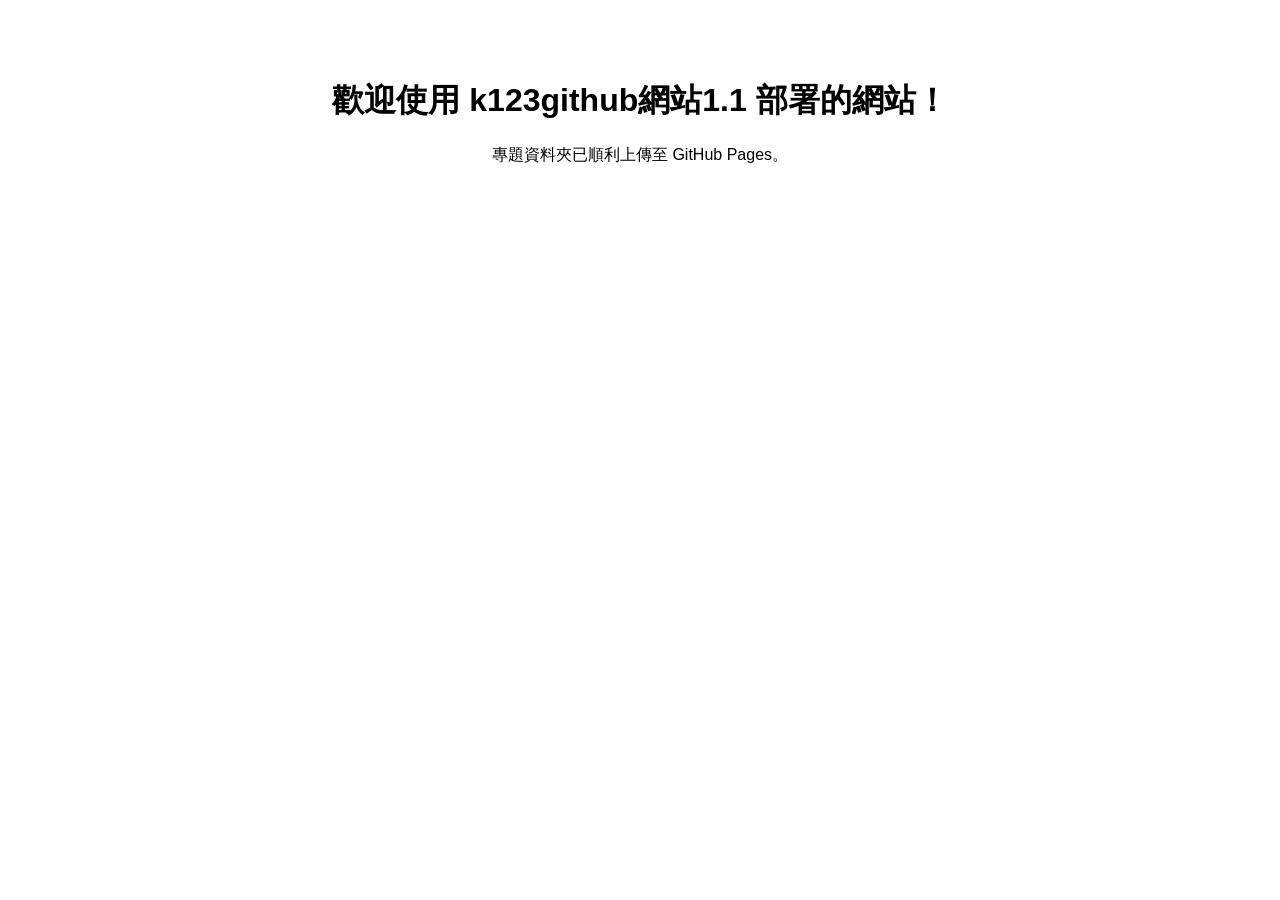
==== index.html @ 5c2eea9c "DiffDeploy via k123github網站1.1 - index.html" ====
<!DOCTYPE html>
<html lang='zh-TW'>
<head><meta charset='UTF-8'><title>k123github網站1.1</title></head>
<body style='font-family:sans-serif; text-align:center; padding:50px;'>
<h1>歡迎使用 k123github網站1.1 部署的網站！</h1>
<p>專題資料夾已順利上傳至 GitHub Pages。</p>
</body></html>
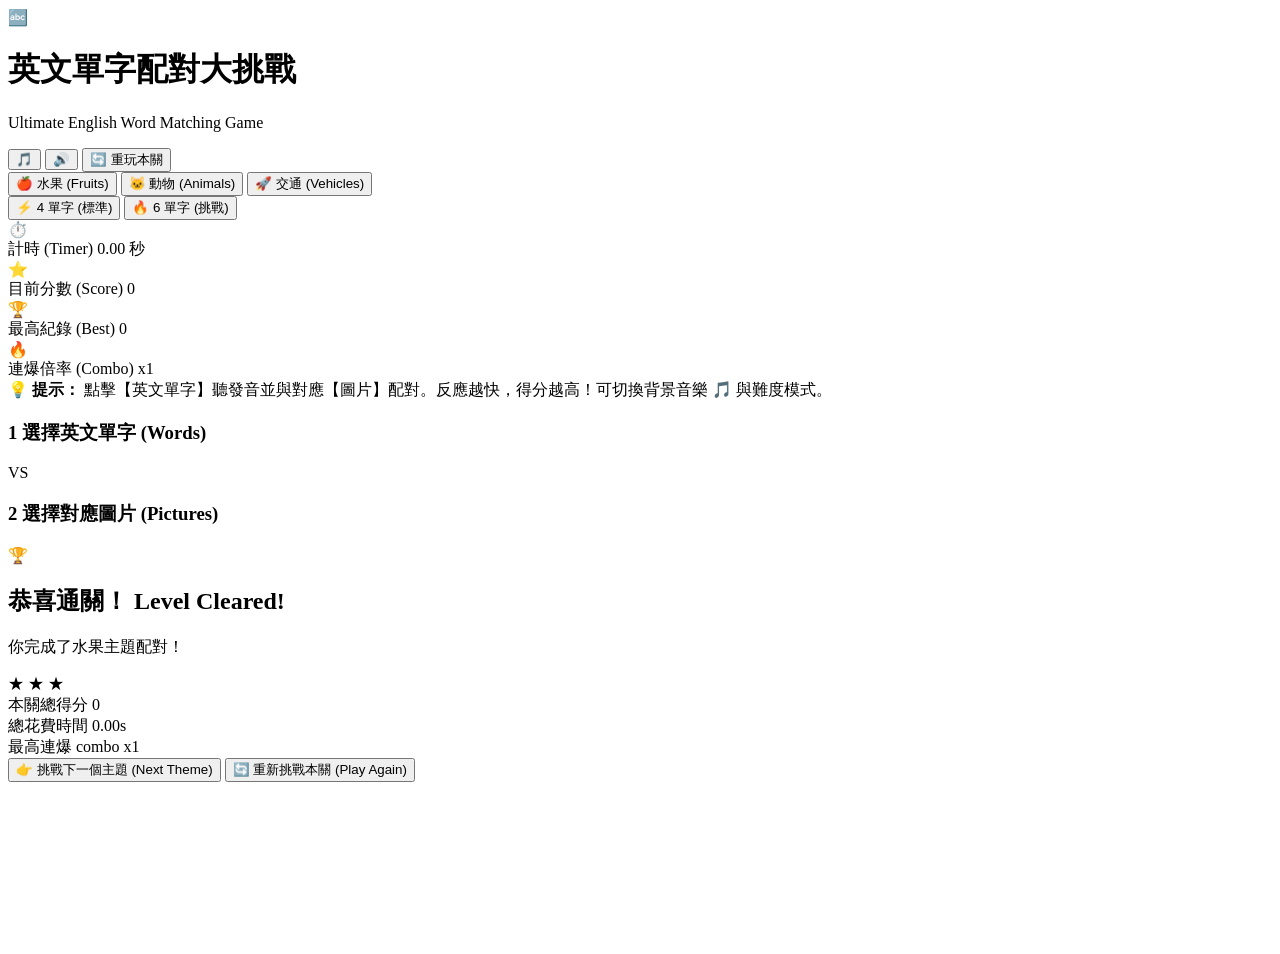
==== commit 701d4c63: "DiffDeploy via k123github網站1.1 - index.html" ====
--- a/index.html
+++ b/index.html
@@ -1,7 +1,171 @@
-<!DOCTYPE html>
-<html lang='zh-TW'>
-<head><meta charset='UTF-8'><title>k123github網站1.1</title></head>
-<body style='font-family:sans-serif; text-align:center; padding:50px;'>
-<h1>歡迎使用 k123github網站1.1 部署的網站！</h1>
-<p>專題資料夾已順利上傳至 GitHub Pages。</p>
-</body></html>
+<!DOCTYPE html>
+<html lang="zh-TW">
+<head>
+    <meta charset="UTF-8">
+    <meta name="viewport" content="width=device-width, initial-scale=1.0">
+    <title>英文單字配對大挑戰 | Ultimate English Word Match</title>
+    <link rel="preconnect" href="https://fonts.googleapis.com">
+    <link rel="preconnect" href="https://fonts.gstatic.com" crossorigin>
+    <link href="https://fonts.googleapis.com/css2?family=Outfit:wght@400;600;700;800&family=Noto+Sans+TC:wght@500;700;900&display=swap" rel="stylesheet">
+    <link rel="stylesheet" href="styles.css">
+</head>
+<body>
+    <div class="app-container">
+        <!-- Dynamic Background Glow Shapes -->
+        <div class="bg-glow glow-1"></div>
+        <div class="bg-glow glow-2"></div>
+        <div class="bg-glow glow-3"></div>
+
+        <!-- Header Bar -->
+        <header class="game-header">
+            <div class="brand">
+                <span class="game-icon">🔤</span>
+                <div>
+                    <h1>英文單字配對大挑戰</h1>
+                    <p class="subtitle">Ultimate English Word Matching Game</p>
+                </div>
+            </div>
+            
+            <div class="controls-panel">
+                <button id="bgm-toggle" class="icon-btn" title="背景音樂">
+                    <span id="bgm-icon">🎵</span>
+                </button>
+                <button id="audio-toggle" class="icon-btn" title="音效">
+                    <span id="audio-icon">🔊</span>
+                </button>
+                <button id="restart-btn" class="btn btn-primary">
+                    <span class="btn-icon">🔄</span> 重玩本關
+                </button>
+            </div>
+        </header>
+
+        <!-- Category & Difficulty Bar -->
+        <div class="setting-bar">
+            <!-- Category Theme Tabs -->
+            <nav class="category-nav">
+                <button class="category-tab active" data-category="fruits">
+                    <span class="tab-icon">🍎</span> 水果 (Fruits)
+                </button>
+                <button class="category-tab" data-category="animals">
+                    <span class="tab-icon">🐱</span> 動物 (Animals)
+                </button>
+                <button class="category-tab" data-category="vehicles">
+                    <span class="tab-icon">🚀</span> 交通 (Vehicles)
+                </button>
+            </nav>
+
+            <!-- Difficulty Pills -->
+            <div class="difficulty-nav">
+                <button class="diff-tab active" data-count="4">⚡ 4 單字 (標準)</button>
+                <button class="diff-tab" data-count="6">🔥 6 單字 (挑戰)</button>
+            </div>
+        </div>
+
+        <!-- Stats Bar -->
+        <section class="stats-bar">
+            <div class="stat-card">
+                <div class="stat-icon">⏱️</div>
+                <div class="stat-info">
+                    <span class="stat-label">計時 (Timer)</span>
+                    <span id="timer-display" class="stat-value">0.00 秒</span>
+                </div>
+            </div>
+
+            <div class="stat-card highlight">
+                <div class="stat-icon">⭐</div>
+                <div class="stat-info">
+                    <span class="stat-label">目前分數 (Score)</span>
+                    <span id="score-display" class="stat-value">0</span>
+                </div>
+            </div>
+
+            <div class="stat-card">
+                <div class="stat-icon">🏆</div>
+                <div class="stat-info">
+                    <span class="stat-label">最高紀錄 (Best)</span>
+                    <span id="best-score-display" class="stat-value">0</span>
+                </div>
+            </div>
+
+            <div class="stat-card">
+                <div class="stat-icon">🔥</div>
+                <div class="stat-info">
+                    <span class="stat-label">連爆倍率 (Combo)</span>
+                    <span id="combo-display" class="stat-value">x1</span>
+                </div>
+            </div>
+        </section>
+
+        <!-- Game Tip Banner -->
+        <div class="game-tip">
+            💡 <strong>提示：</strong> 點擊【英文單字】聽發音並與對應【圖片】配對。反應越快，得分越高！可切換背景音樂 🎵 與難度模式。
+        </div>
+
+        <!-- Main Game Board -->
+        <main class="game-board-container">
+            <div class="board-column">
+                <h3 class="column-title"><span class="title-badge">1</span> 選擇英文單字 (Words)</h3>
+                <div id="words-grid" class="cards-grid"></div>
+            </div>
+
+            <div class="column-divider">
+                <div class="vs-badge">VS</div>
+            </div>
+
+            <div class="board-column">
+                <h3 class="column-title"><span class="title-badge">2</span> 選擇對應圖片 (Pictures)</h3>
+                <div id="images-grid" class="cards-grid"></div>
+            </div>
+        </main>
+    </div>
+
+    <!-- Victory Modal -->
+    <div id="victory-modal" class="modal-backdrop hidden">
+        <div class="modal-card">
+            <div class="modal-banner">
+                <span class="trophy-emoji">🏆</span>
+                <h2>恭喜通關！ Level Cleared!</h2>
+                <p id="victory-category-name">你完成了水果主題配對！</p>
+            </div>
+
+            <div class="star-rating" id="star-rating">
+                <span class="star active">★</span>
+                <span class="star active">★</span>
+                <span class="star active">★</span>
+            </div>
+
+            <div class="result-stats">
+                <div class="result-item">
+                    <span class="result-label">本關總得分</span>
+                    <span id="final-score" class="result-value">0</span>
+                </div>
+                <div class="result-item">
+                    <span class="result-label">總花費時間</span>
+                    <span id="final-time" class="result-value">0.00s</span>
+                </div>
+                <div class="result-item">
+                    <span class="result-label">最高連爆 combo</span>
+                    <span id="final-combo" class="result-value">x1</span>
+                </div>
+            </div>
+
+            <div class="modal-actions">
+                <button id="next-theme-btn" class="btn btn-accent btn-large" style="margin-bottom: 10px;">
+                    <span>👉</span> 挑戰下一個主題 (Next Theme)
+                </button>
+                <button id="modal-restart-btn" class="btn btn-primary btn-large">
+                    <span>🔄</span> 重新挑戰本關 (Play Again)
+                </button>
+            </div>
+        </div>
+    </div>
+
+    <!-- Floating Toast Notifications Layer -->
+    <div id="toast-container" class="toast-container"></div>
+
+    <!-- Canvas for Confetti -->
+    <canvas id="confetti-canvas"></canvas>
+
+    <script src="script.js"></script>
+</body>
+</html>
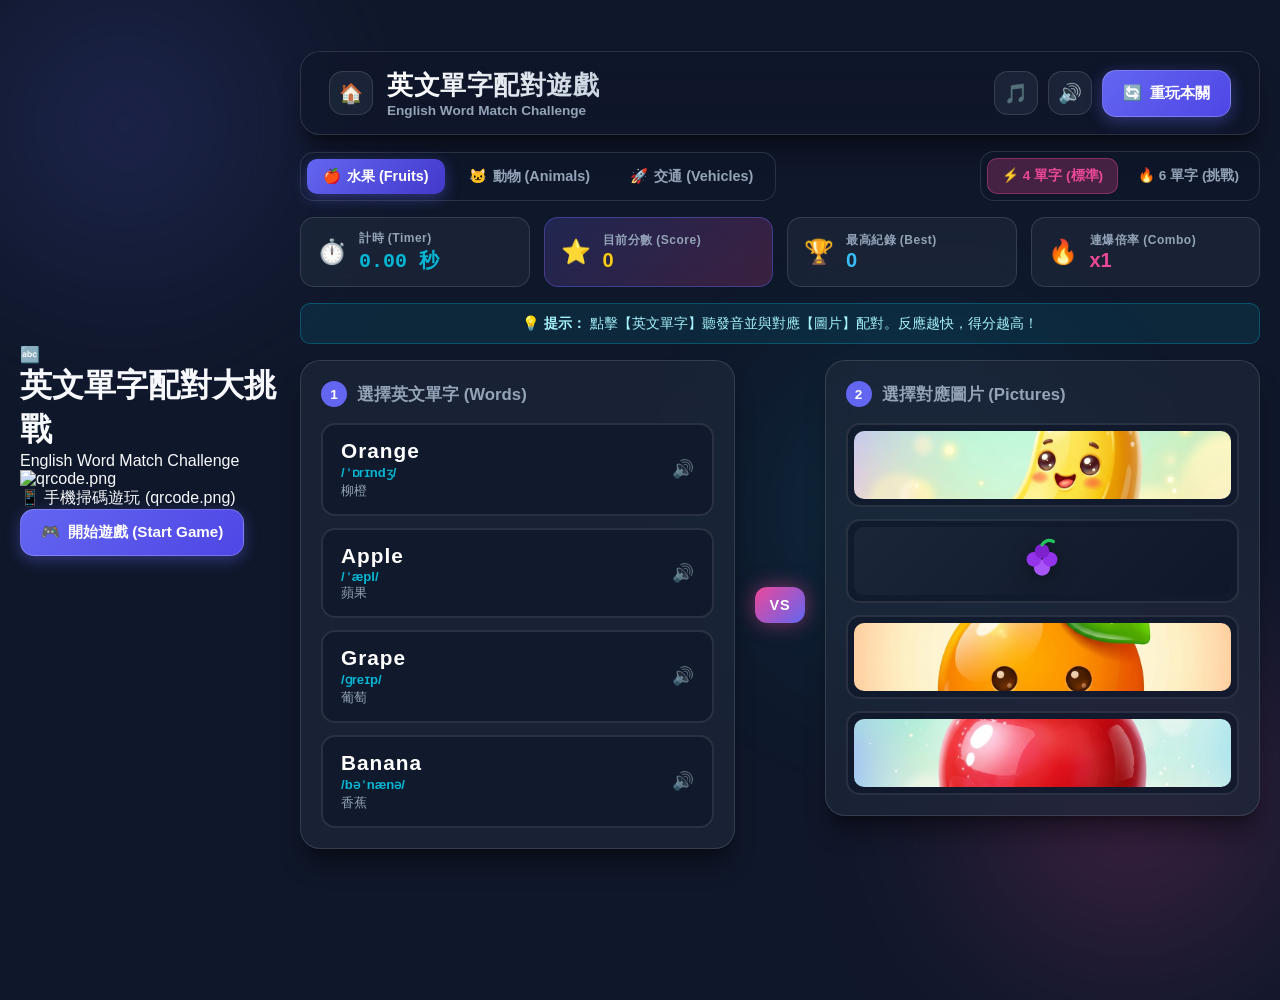
==== commit 47cae512: "DiffDeploy via k123github網站1.1 - index.html" ====
--- a/index.html
+++ b/index.html
@@ -10,19 +10,41 @@
     <link rel="stylesheet" href="styles.css">
 </head>
 <body>
-    <div class="app-container">
-        <!-- Dynamic Background Glow Shapes -->
-        <div class="bg-glow glow-1"></div>
-        <div class="bg-glow glow-2"></div>
-        <div class="bg-glow glow-3"></div>
+    <!-- Dynamic Background Glow Shapes -->
+    <div class="bg-glow glow-1"></div>
+    <div class="bg-glow glow-2"></div>
+    <div class="bg-glow glow-3"></div>
 
+    <!-- 1. LANDING HOMEPAGE (首頁：展示 qrcode.png，點按按鈕才進入遊戲) -->
+    <main id="landing-page" class="landing-container">
+        <div class="landing-card">
+            <div class="game-icon-large">🔤</div>
+            <h1 class="landing-title">英文單字配對大挑戰</h1>
+            <p class="landing-subtitle">English Word Match Challenge</p>
+            
+            <!-- qrcode.png 直接引用使用者目錄檔案 -->
+            <div class="landing-qr-wrapper" id="landing-qr-btn" title="點擊也可進入遊戲">
+                <img src="qrcode.png" alt="qrcode.png" class="landing-qr-img" />
+                <p class="qr-caption">📱 手機掃碼遊玩 (qrcode.png)</p>
+            </div>
+
+            <button id="start-game-btn" class="btn btn-primary btn-start">
+                <span>🎮</span> 開始遊戲 (Start Game)
+            </button>
+        </div>
+    </main>
+
+    <!-- 2. GAME BOARD PAGE (遊戲主要頁面：預設隱藏，點擊開始遊戲才顯示) -->
+    <div id="game-page" class="app-container hidden">
         <!-- Header Bar -->
         <header class="game-header">
             <div class="brand">
-                <span class="game-icon">🔤</span>
+                <button id="home-btn" class="icon-btn" title="返回首頁">
+                    <span>🏠</span>
+                </button>
                 <div>
-                    <h1>英文單字配對大挑戰</h1>
-                    <p class="subtitle">Ultimate English Word Matching Game</p>
+                    <h1>英文單字配對遊戲</h1>
+                    <p class="subtitle">English Word Match Challenge</p>
                 </div>
             </div>
             
@@ -39,7 +61,7 @@
             </div>
         </header>
 
-        <!-- Category & Difficulty Bar -->
+        <!-- Setting Bar (Categories + Difficulty) -->
         <div class="setting-bar">
             <!-- Category Theme Tabs -->
             <nav class="category-nav">
@@ -98,7 +120,7 @@
 
         <!-- Game Tip Banner -->
         <div class="game-tip">
-            💡 <strong>提示：</strong> 點擊【英文單字】聽發音並與對應【圖片】配對。反應越快，得分越高！可切換背景音樂 🎵 與難度模式。
+            💡 <strong>提示：</strong> 點擊【英文單字】聽發音並與對應【圖片】配對。反應越快，得分越高！
         </div>
 
         <!-- Main Game Board -->
--- a/styles.css
+++ b/styles.css
@@ -0,0 +1,770 @@
+:root {
+    --bg-dark: #0f172a;
+    --bg-card: rgba(30, 41, 59, 0.7);
+    --bg-card-hover: rgba(51, 65, 85, 0.8);
+    --border-card: rgba(255, 255, 255, 0.12);
+    
+    --primary: #6366f1;
+    --primary-glow: rgba(99, 102, 241, 0.4);
+    --accent-cyan: #06b6d4;
+    --accent-pink: #ec4899;
+    --accent-amber: #f59e0b;
+    --accent-green: #10b981;
+    
+    --text-primary: #f8fafc;
+    --text-secondary: #94a3b8;
+    --text-muted: #64748b;
+
+    --shadow-lg: 0 20px 25px -5px rgba(0, 0, 0, 0.4), 0 8px 10px -6px rgba(0, 0, 0, 0.3);
+    --radius-lg: 20px;
+    --radius-md: 14px;
+    --radius-sm: 10px;
+    
+    --font-main: 'Outfit', 'Noto Sans TC', sans-serif;
+}
+
+* {
+    box-sizing: border-box;
+    margin: 0;
+    padding: 0;
+    user-select: none;
+}
+
+body {
+    background-color: var(--bg-dark);
+    color: var(--text-primary);
+    font-family: var(--font-main);
+    min-height: 100vh;
+    display: flex;
+    justify-content: center;
+    align-items: center;
+    padding: 20px;
+    overflow-x: hidden;
+    position: relative;
+}
+
+/* Background Animated Glowing Orbs */
+.bg-glow {
+    position: absolute;
+    border-radius: 50%;
+    filter: blur(100px);
+    z-index: 0;
+    pointer-events: none;
+    opacity: 0.4;
+    animation: floatOrb 12s infinite alternate ease-in-out;
+}
+
+.glow-1 {
+    width: 350px;
+    height: 350px;
+    background: radial-gradient(circle, #6366f1 0%, transparent 70%);
+    top: -50px;
+    left: -50px;
+}
+
+.glow-2 {
+    width: 400px;
+    height: 400px;
+    background: radial-gradient(circle, #ec4899 0%, transparent 70%);
+    bottom: -100px;
+    right: -50px;
+    animation-delay: -6s;
+}
+
+.glow-3 {
+    width: 300px;
+    height: 300px;
+    background: radial-gradient(circle, #06b6d4 0%, transparent 70%);
+    top: 40%;
+    left: 60%;
+    animation-delay: -3s;
+}
+
+@keyframes floatOrb {
+    0% { transform: translate(0, 0) scale(1); }
+    100% { transform: translate(40px, 50px) scale(1.15); }
+}
+
+/* Main Container */
+.app-container {
+    position: relative;
+    z-index: 1;
+    width: 100%;
+    max-width: 960px;
+    display: flex;
+    flex-direction: column;
+    gap: 16px;
+}
+
+/* Header styling */
+.game-header {
+    display: flex;
+    justify-content: space-between;
+    align-items: center;
+    background: rgba(15, 23, 42, 0.6);
+    backdrop-filter: blur(16px);
+    border: 1px solid var(--border-card);
+    padding: 16px 28px;
+    border-radius: var(--radius-lg);
+    box-shadow: var(--shadow-lg);
+}
+
+.brand {
+    display: flex;
+    align-items: center;
+    gap: 14px;
+}
+
+.game-icon {
+    font-size: 2.2rem;
+    background: linear-gradient(135deg, #6366f1, #ec4899);
+    border-radius: 14px;
+    padding: 8px 12px;
+    box-shadow: 0 4px 15px rgba(236, 72, 153, 0.4);
+}
+
+.brand h1 {
+    font-size: 1.6rem;
+    font-weight: 800;
+    letter-spacing: 0.5px;
+    background: linear-gradient(to right, #ffffff, #cbd5e1);
+    -webkit-background-clip: text;
+    -webkit-text-fill-color: transparent;
+}
+
+.subtitle {
+    font-size: 0.85rem;
+    color: var(--text-secondary);
+    font-weight: 600;
+}
+
+/* Setting Bar (Categories + Difficulty) */
+.setting-bar {
+    display: flex;
+    justify-content: space-between;
+    align-items: center;
+    gap: 14px;
+    flex-wrap: wrap;
+}
+
+/* Category Tabs Bar */
+.category-nav {
+    display: flex;
+    gap: 8px;
+    background: rgba(15, 23, 42, 0.5);
+    backdrop-filter: blur(12px);
+    border: 1px solid var(--border-card);
+    padding: 6px;
+    border-radius: var(--radius-md);
+}
+
+.category-tab {
+    background: transparent;
+    border: none;
+    color: var(--text-secondary);
+    font-family: var(--font-main);
+    font-size: 0.9rem;
+    font-weight: 700;
+    padding: 8px 16px;
+    border-radius: var(--radius-sm);
+    cursor: pointer;
+    transition: all 0.25s ease;
+    display: flex;
+    align-items: center;
+    gap: 6px;
+}
+
+.category-tab:hover:not(.active) {
+    color: var(--text-primary);
+    background: rgba(255, 255, 255, 0.05);
+}
+
+.category-tab.active {
+    background: linear-gradient(135deg, var(--primary), #4338ca);
+    color: white;
+    box-shadow: 0 4px 15px var(--primary-glow);
+}
+
+/* Difficulty Navigation */
+.difficulty-nav {
+    display: flex;
+    gap: 6px;
+    background: rgba(15, 23, 42, 0.5);
+    backdrop-filter: blur(12px);
+    border: 1px solid var(--border-card);
+    padding: 6px;
+    border-radius: var(--radius-md);
+}
+
+.diff-tab {
+    background: transparent;
+    border: none;
+    color: var(--text-secondary);
+    font-family: var(--font-main);
+    font-size: 0.85rem;
+    font-weight: 700;
+    padding: 8px 14px;
+    border-radius: var(--radius-sm);
+    cursor: pointer;
+    transition: all 0.25s ease;
+}
+
+.diff-tab:hover:not(.active) {
+    color: var(--text-primary);
+}
+
+.diff-tab.active {
+    background: rgba(236, 72, 153, 0.25);
+    color: var(--accent-pink);
+    border: 1px solid rgba(236, 72, 153, 0.4);
+}
+
+/* Buttons */
+.controls-panel {
+    display: flex;
+    gap: 10px;
+    align-items: center;
+}
+
+.btn {
+    font-family: var(--font-main);
+    font-weight: 700;
+    font-size: 0.95rem;
+    border: none;
+    outline: none;
+    cursor: pointer;
+    padding: 12px 20px;
+    border-radius: var(--radius-md);
+    transition: all 0.25s cubic-bezier(0.4, 0, 0.2, 1);
+    display: inline-flex;
+    align-items: center;
+    gap: 8px;
+}
+
+.btn-primary {
+    background: linear-gradient(135deg, #6366f1, #4f46e5);
+    color: #fff;
+    box-shadow: 0 4px 15px var(--primary-glow);
+    border: 1px solid rgba(255, 255, 255, 0.2);
+}
+
+.btn-primary:hover {
+    transform: translateY(-2px);
+    box-shadow: 0 8px 25px rgba(99, 102, 241, 0.6);
+    background: linear-gradient(135deg, #4f46e5, #4338ca);
+}
+
+.btn-accent {
+    background: linear-gradient(135deg, var(--accent-pink), #c026d3);
+    color: #fff;
+    box-shadow: 0 4px 15px rgba(236, 72, 153, 0.4);
+    border: 1px solid rgba(255, 255, 255, 0.2);
+}
+
+.btn-accent:hover {
+    transform: translateY(-2px);
+    box-shadow: 0 8px 25px rgba(236, 72, 153, 0.6);
+}
+
+.icon-btn {
+    background: rgba(30, 41, 59, 0.8);
+    border: 1px solid var(--border-card);
+    color: var(--text-primary);
+    font-size: 1.2rem;
+    width: 44px;
+    height: 44px;
+    border-radius: var(--radius-md);
+    cursor: pointer;
+    display: flex;
+    align-items: center;
+    justify-content: center;
+    transition: all 0.2s ease;
+}
+
+.icon-btn:hover {
+    background: rgba(51, 65, 85, 0.9);
+    border-color: rgba(255, 255, 255, 0.25);
+    transform: scale(1.05);
+}
+
+.icon-btn.active {
+    border-color: var(--accent-cyan);
+    box-shadow: 0 0 15px rgba(6, 182, 212, 0.5);
+    background: rgba(6, 182, 212, 0.2);
+}
+
+/* Stats Bar */
+.stats-bar {
+    display: grid;
+    grid-template-columns: repeat(4, 1fr);
+    gap: 14px;
+}
+
+.stat-card {
+    background: var(--bg-card);
+    backdrop-filter: blur(12px);
+    border: 1px solid var(--border-card);
+    padding: 12px 16px;
+    border-radius: var(--radius-md);
+    display: flex;
+    align-items: center;
+    gap: 12px;
+    transition: transform 0.2s ease;
+}
+
+.stat-card:hover {
+    transform: translateY(-2px);
+}
+
+.stat-card.highlight {
+    background: linear-gradient(135deg, rgba(99, 102, 241, 0.2), rgba(236, 72, 153, 0.2));
+    border-color: rgba(99, 102, 241, 0.4);
+}
+
+.stat-icon {
+    font-size: 1.5rem;
+}
+
+.stat-info {
+    display: flex;
+    flex-direction: column;
+}
+
+.stat-label {
+    font-size: 0.75rem;
+    color: var(--text-secondary);
+    font-weight: 600;
+    letter-spacing: 0.5px;
+}
+
+.stat-value {
+    font-size: 1.25rem;
+    font-weight: 800;
+    color: var(--text-primary);
+}
+
+#timer-display {
+    color: var(--accent-cyan);
+    font-family: monospace, var(--font-main);
+}
+
+#score-display {
+    color: #facc15;
+}
+
+#best-score-display {
+    color: #38bdf8;
+}
+
+#combo-display {
+    color: var(--accent-pink);
+}
+
+/* Game Tip Banner */
+.game-tip {
+    background: rgba(6, 182, 212, 0.1);
+    border: 1px solid rgba(6, 182, 212, 0.3);
+    padding: 10px 18px;
+    border-radius: var(--radius-sm);
+    color: #a5f3fc;
+    font-size: 0.88rem;
+    text-align: center;
+}
+
+/* Main Board Layout */
+.game-board-container {
+    display: grid;
+    grid-template-columns: 1fr auto 1fr;
+    gap: 20px;
+    align-items: start;
+}
+
+.board-column {
+    background: var(--bg-card);
+    backdrop-filter: blur(16px);
+    border: 1px solid var(--border-card);
+    border-radius: var(--radius-lg);
+    padding: 20px;
+    box-shadow: var(--shadow-lg);
+}
+
+.column-title {
+    font-size: 1.05rem;
+    font-weight: 700;
+    margin-bottom: 16px;
+    color: var(--text-secondary);
+    display: flex;
+    align-items: center;
+    gap: 10px;
+}
+
+.title-badge {
+    background: var(--primary);
+    color: #fff;
+    width: 26px;
+    height: 26px;
+    border-radius: 50%;
+    display: inline-flex;
+    align-items: center;
+    justify-content: center;
+    font-size: 0.85rem;
+}
+
+.column-divider {
+    display: flex;
+    align-items: center;
+    justify-content: center;
+    height: 100%;
+}
+
+.vs-badge {
+    background: linear-gradient(135deg, var(--accent-pink), var(--primary));
+    color: white;
+    font-weight: 900;
+    font-size: 0.9rem;
+    padding: 10px 14px;
+    border-radius: 12px;
+    box-shadow: 0 0 20px rgba(236, 72, 153, 0.5);
+    letter-spacing: 1px;
+}
+
+/* Cards Grid */
+.cards-grid {
+    display: flex;
+    flex-direction: column;
+    gap: 12px;
+}
+
+/* Word Card & Image Card */
+.card {
+    background: rgba(15, 23, 42, 0.7);
+    border: 2px solid rgba(255, 255, 255, 0.1);
+    border-radius: var(--radius-md);
+    cursor: pointer;
+    transition: all 0.25s cubic-bezier(0.4, 0, 0.2, 1);
+    position: relative;
+    overflow: hidden;
+    display: flex;
+    align-items: center;
+}
+
+.card:hover:not(.matched):not(.selected) {
+    border-color: rgba(255, 255, 255, 0.35);
+    transform: translateX(4px) scale(1.02);
+    box-shadow: 0 6px 20px rgba(0, 0, 0, 0.3);
+    background: rgba(30, 41, 59, 0.9);
+}
+
+/* Selected State */
+.card.selected {
+    border-color: var(--accent-cyan);
+    box-shadow: 0 0 25px rgba(6, 182, 212, 0.6);
+    background: rgba(6, 182, 212, 0.15);
+    transform: scale(1.03);
+    animation: selectedPulse 1.2s infinite alternate ease-in-out;
+}
+
+@keyframes selectedPulse {
+    0% { border-color: #06b6d4; box-shadow: 0 0 15px rgba(6, 182, 212, 0.4); }
+    100% { border-color: #67e8f9; box-shadow: 0 0 30px rgba(6, 182, 212, 0.8); }
+}
+
+/* Matched State */
+.card.matched {
+    border-color: var(--accent-green);
+    background: rgba(16, 185, 129, 0.2);
+    box-shadow: 0 0 20px rgba(16, 185, 129, 0.4);
+    cursor: default;
+    opacity: 0.75;
+    pointer-events: none;
+    transform: scale(0.98);
+}
+
+/* Wrong Match Shake */
+.card.shake {
+    animation: shakeCard 0.4s ease-in-out;
+    border-color: #ef4444;
+    background: rgba(239, 68, 68, 0.25);
+    box-shadow: 0 0 25px rgba(239, 68, 68, 0.6);
+}
+
+@keyframes shakeCard {
+    0%, 100% { transform: translateX(0); }
+    20%, 60% { transform: translateX(-8px); }
+    40%, 80% { transform: translateX(8px); }
+}
+
+/* Word Card Inner Layout */
+.word-card {
+    padding: 14px 18px;
+    justify-content: space-between;
+}
+
+.word-content {
+    display: flex;
+    flex-direction: column;
+}
+
+.english-word {
+    font-size: 1.3rem;
+    font-weight: 800;
+    letter-spacing: 1px;
+    color: #ffffff;
+}
+
+.phonetic {
+    font-size: 0.82rem;
+    color: var(--accent-cyan);
+    font-weight: 600;
+    margin-top: 1px;
+}
+
+.chinese-hint {
+    font-size: 0.82rem;
+    color: var(--text-secondary);
+    font-weight: 500;
+}
+
+.card-speaker-icon {
+    font-size: 1.1rem;
+    opacity: 0.6;
+    transition: opacity 0.2s ease;
+}
+
+.word-card:hover .card-speaker-icon {
+    opacity: 1;
+}
+
+/* Image Card Inner Layout */
+.image-card {
+    padding: 6px;
+    justify-content: center;
+    height: 84px;
+}
+
+.image-card img {
+    width: 100%;
+    height: 100%;
+    object-fit: cover;
+    border-radius: var(--radius-sm);
+    transition: transform 0.3s ease;
+}
+
+.image-card:hover img {
+    transform: scale(1.05);
+}
+
+/* SVG Vector Card styling */
+.svg-art-container {
+    width: 100%;
+    height: 100%;
+    display: flex;
+    align-items: center;
+    justify-content: center;
+    background: linear-gradient(135deg, rgba(30, 41, 59, 0.8), rgba(15, 23, 42, 0.9));
+    border-radius: var(--radius-sm);
+}
+
+.svg-art-container svg {
+    width: 52px;
+    height: 52px;
+    filter: drop-shadow(0 4px 10px rgba(0, 0, 0, 0.4));
+}
+
+/* Toast Notifications */
+.toast-container {
+    position: fixed;
+    top: 30px;
+    left: 50%;
+    transform: translateX(-50%);
+    z-index: 100;
+    display: flex;
+    flex-direction: column;
+    gap: 10px;
+    pointer-events: none;
+}
+
+.toast {
+    background: rgba(15, 23, 42, 0.95);
+    backdrop-filter: blur(16px);
+    border: 1px solid var(--accent-cyan);
+    color: white;
+    padding: 12px 24px;
+    border-radius: 30px;
+    font-weight: 700;
+    font-size: 1.1rem;
+    box-shadow: 0 10px 30px rgba(0, 0, 0, 0.5);
+    animation: toastPop 0.4s cubic-bezier(0.175, 0.885, 0.32, 1.275) forwards, fadeOut 0.5s ease 1.5s forwards;
+    display: flex;
+    align-items: center;
+    gap: 8px;
+}
+
+@keyframes toastPop {
+    0% { opacity: 0; transform: translateY(-20px) scale(0.8); }
+    100% { opacity: 1; transform: translateY(0) scale(1); }
+}
+
+@keyframes fadeOut {
+    to { opacity: 0; transform: translateY(-10px); }
+}
+
+/* Victory Modal */
+.modal-backdrop {
+    position: fixed;
+    top: 0;
+    left: 0;
+    width: 100vw;
+    height: 100vh;
+    background: rgba(15, 23, 42, 0.85);
+    backdrop-filter: blur(12px);
+    z-index: 90;
+    display: flex;
+    justify-content: center;
+    align-items: center;
+    opacity: 1;
+    transition: opacity 0.3s ease;
+}
+
+.modal-backdrop.hidden {
+    display: none;
+    opacity: 0;
+    pointer-events: none;
+}
+
+.modal-card {
+    background: linear-gradient(145deg, rgba(30, 41, 59, 0.95), rgba(15, 23, 42, 0.98));
+    border: 1px solid var(--border-card);
+    box-shadow: 0 25px 50px -12px rgba(0, 0, 0, 0.7);
+    border-radius: var(--radius-lg);
+    padding: 36px;
+    width: 90%;
+    max-width: 480px;
+    text-align: center;
+    animation: modalBounce 0.5s cubic-bezier(0.175, 0.885, 0.32, 1.275);
+}
+
+@keyframes modalBounce {
+    0% { transform: scale(0.7) translateY(40px); opacity: 0; }
+    100% { transform: scale(1) translateY(0); opacity: 1; }
+}
+
+.modal-banner .trophy-emoji {
+    font-size: 3.8rem;
+    display: block;
+    margin-bottom: 12px;
+    animation: trophySpin 1.5s ease-out;
+}
+
+@keyframes trophySpin {
+    0% { transform: scale(0) rotate(-180deg); }
+    80% { transform: scale(1.2) rotate(10deg); }
+    100% { transform: scale(1) rotate(0); }
+}
+
+.modal-banner h2 {
+    font-size: 1.6rem;
+    font-weight: 800;
+    color: #fff;
+    margin-bottom: 4px;
+}
+
+.modal-banner p {
+    color: var(--text-secondary);
+    font-size: 0.95rem;
+    margin-bottom: 20px;
+}
+
+.star-rating {
+    display: flex;
+    justify-content: center;
+    gap: 8px;
+    margin-bottom: 24px;
+}
+
+.star {
+    font-size: 2.5rem;
+    color: #475569;
+    transition: color 0.3s ease, transform 0.3s ease;
+}
+
+.star.active {
+    color: #facc15;
+    text-shadow: 0 0 15px rgba(250, 204, 21, 0.6);
+    animation: starPop 0.4s ease forwards;
+}
+
+@keyframes starPop {
+    0% { transform: scale(0.5); }
+    50% { transform: scale(1.3); }
+    100% { transform: scale(1); }
+}
+
+.result-stats {
+    background: rgba(15, 23, 42, 0.6);
+    border: 1px solid var(--border-card);
+    border-radius: var(--radius-md);
+    padding: 16px;
+    margin-bottom: 24px;
+    display: flex;
+    flex-direction: column;
+    gap: 12px;
+}
+
+.result-item {
+    display: flex;
+    justify-content: space-between;
+    align-items: center;
+    font-size: 0.95rem;
+}
+
+.result-label {
+    color: var(--text-secondary);
+    font-weight: 600;
+}
+
+.result-value {
+    font-weight: 800;
+    font-size: 1.15rem;
+    color: var(--accent-cyan);
+}
+
+#final-score {
+    color: #facc15;
+    font-size: 1.4rem;
+}
+
+.btn-large {
+    width: 100%;
+    justify-content: center;
+    padding: 14px 24px;
+    font-size: 1.05rem;
+}
+
+/* Canvas overlay for Confetti */
+#confetti-canvas {
+    position: fixed;
+    top: 0;
+    left: 0;
+    width: 100vw;
+    height: 100vh;
+    pointer-events: none;
+    z-index: 95;
+}
+
+/* Responsive adjust */
+@media (max-width: 768px) {
+    .stats-bar {
+        grid-template-columns: repeat(2, 1fr);
+    }
+    .game-board-container {
+        grid-template-columns: 1fr;
+    }
+    .column-divider {
+        margin: 10px 0;
+    }
+    .setting-bar {
+        flex-direction: column;
+        align-items: stretch;
+    }
+}
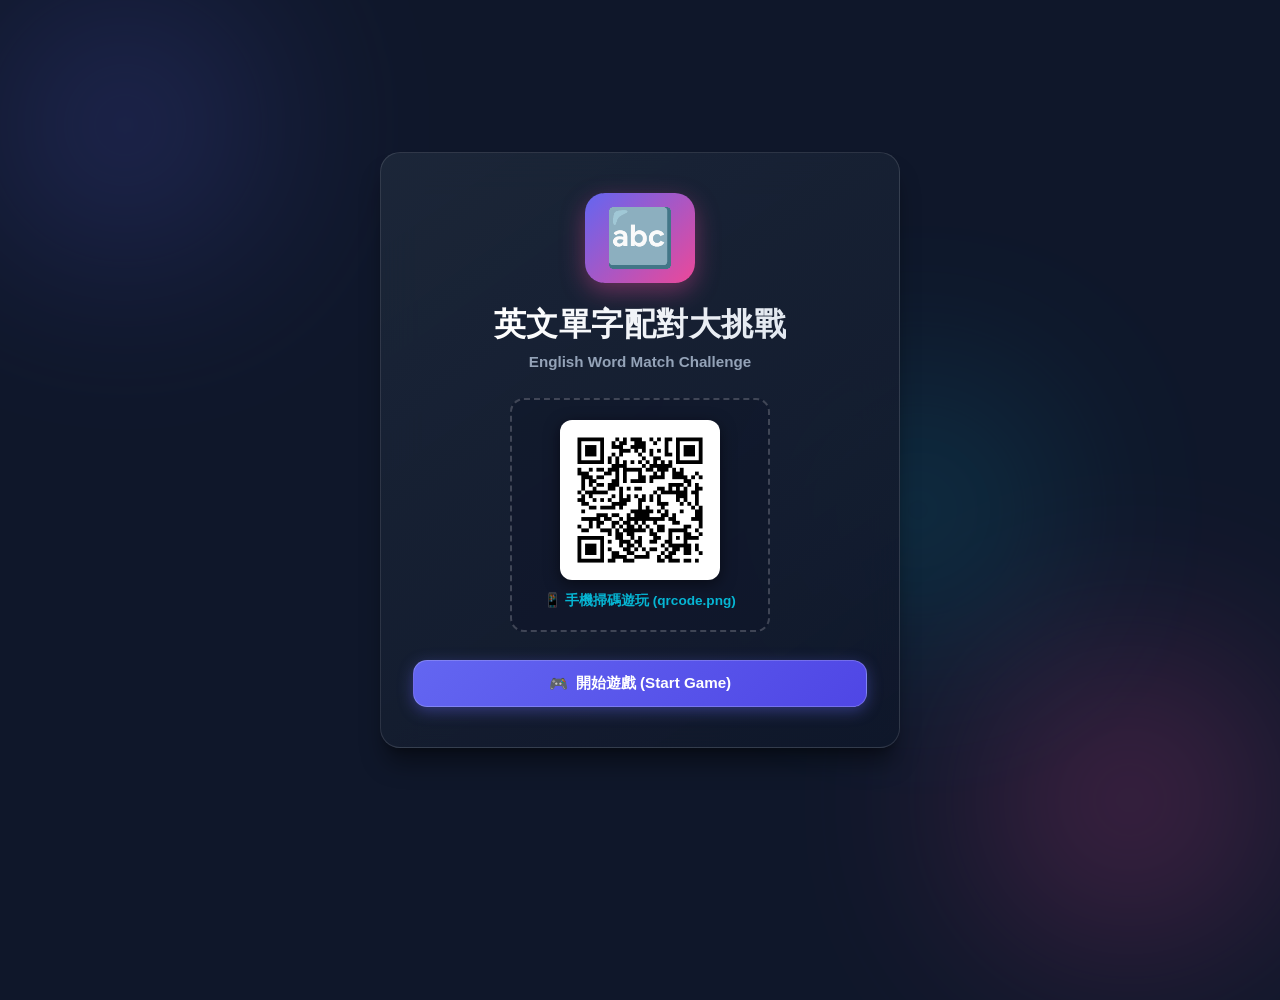
==== commit 89b82381: "DiffDeploy via k123github網站1.1 - index.html" ====
--- a/index.html
+++ b/index.html
@@ -15,26 +15,27 @@
     <div class="bg-glow glow-2"></div>
     <div class="bg-glow glow-3"></div>
 
-    <!-- 1. LANDING HOMEPAGE (首頁：展示 qrcode.png，點按按鈕才進入遊戲) -->
+    <!-- 1. LANDING HOMEPAGE (首頁封面：展示專題資料夾下的 qrcode.png，點按才進入遊戲) -->
     <main id="landing-page" class="landing-container">
         <div class="landing-card">
             <div class="game-icon-large">🔤</div>
             <h1 class="landing-title">英文單字配對大挑戰</h1>
             <p class="landing-subtitle">English Word Match Challenge</p>
             
-            <!-- qrcode.png 直接引用使用者目錄檔案 -->
+            <!-- 專題資料夾下的 qrcode.png 圖片展示區塊 -->
             <div class="landing-qr-wrapper" id="landing-qr-btn" title="點擊也可進入遊戲">
                 <img src="qrcode.png" alt="qrcode.png" class="landing-qr-img" />
                 <p class="qr-caption">📱 手機掃碼遊玩 (qrcode.png)</p>
             </div>
 
+            <!-- 點按進入遊戲按鈕 -->
             <button id="start-game-btn" class="btn btn-primary btn-start">
                 <span>🎮</span> 開始遊戲 (Start Game)
             </button>
         </div>
     </main>
 
-    <!-- 2. GAME BOARD PAGE (遊戲主要頁面：預設隱藏，點擊開始遊戲才顯示) -->
+    <!-- 2. GAME BOARD PAGE (遊戲主要頁面：預設隱藏，點擊開始遊戲或 QR Code 後進入) -->
     <div id="game-page" class="app-container hidden">
         <!-- Header Bar -->
         <header class="game-header">
--- a/styles.css
+++ b/styles.css
@@ -43,6 +43,11 @@
     position: relative;
 }
 
+/* Page Visibility Toggle */
+.hidden {
+    display: none !important;
+}
+
 /* Background Animated Glowing Orbs */
 .bg-glow {
     position: absolute;
@@ -85,7 +90,118 @@
     100% { transform: translate(40px, 50px) scale(1.15); }
 }
 
-/* Main Container */
+/* 1. LANDING PAGE STYLING (首頁封面) */
+.landing-container {
+    position: relative;
+    z-index: 1;
+    width: 100%;
+    max-width: 520px;
+    display: flex;
+    justify-content: center;
+    align-items: center;
+}
+
+.landing-card {
+    background: linear-gradient(145deg, rgba(30, 41, 59, 0.85), rgba(15, 23, 42, 0.95));
+    backdrop-filter: blur(20px);
+    border: 1px solid var(--border-card);
+    border-radius: var(--radius-lg);
+    padding: 40px 32px;
+    width: 100%;
+    text-align: center;
+    box-shadow: var(--shadow-lg);
+    display: flex;
+    flex-direction: column;
+    align-items: center;
+    animation: fadeInDown 0.6s cubic-bezier(0.175, 0.885, 0.32, 1.275);
+}
+
+@keyframes fadeInDown {
+    0% { opacity: 0; transform: translateY(-30px) scale(0.95); }
+    100% { opacity: 1; transform: translateY(0) scale(1); }
+}
+
+.game-icon-large {
+    font-size: 3.5rem;
+    background: linear-gradient(135deg, #6366f1, #ec4899);
+    border-radius: 20px;
+    padding: 12px 20px;
+    box-shadow: 0 8px 25px rgba(236, 72, 153, 0.4);
+    margin-bottom: 20px;
+}
+
+.landing-title {
+    font-size: 2rem;
+    font-weight: 900;
+    letter-spacing: 0.5px;
+    background: linear-gradient(to right, #ffffff, #e2e8f0);
+    -webkit-background-clip: text;
+    -webkit-text-fill-color: transparent;
+    margin-bottom: 6px;
+}
+
+.landing-subtitle {
+    font-size: 0.95rem;
+    color: var(--text-secondary);
+    font-weight: 600;
+    margin-bottom: 28px;
+}
+
+/* Landing QR Wrapper (qrcode.png) */
+.landing-qr-wrapper {
+    background: rgba(15, 23, 42, 0.6);
+    border: 2px dashed rgba(255, 255, 255, 0.2);
+    border-radius: var(--radius-md);
+    padding: 20px;
+    margin-bottom: 28px;
+    width: 100%;
+    max-width: 260px;
+    display: flex;
+    flex-direction: column;
+    align-items: center;
+    cursor: pointer;
+    transition: all 0.3s ease;
+}
+
+.landing-qr-wrapper:hover {
+    border-color: var(--accent-cyan);
+    box-shadow: 0 0 25px rgba(6, 182, 212, 0.4);
+    transform: scale(1.03);
+}
+
+.landing-qr-img {
+    width: 160px;
+    height: 160px;
+    object-fit: contain;
+    background: white;
+    padding: 8px;
+    border-radius: 12px;
+    box-shadow: 0 4px 15px rgba(0, 0, 0, 0.5);
+    margin-bottom: 12px;
+}
+
+.qr-caption {
+    font-size: 0.85rem;
+    color: var(--accent-cyan);
+    font-weight: 700;
+}
+
+/* Start Button */
+.btn-start {
+    width: 100%;
+    padding: 16px 32px;
+    font-size: 1.2rem;
+    justify-content: center;
+    border-radius: 16px;
+    box-shadow: 0 8px 30px rgba(99, 102, 241, 0.5);
+}
+
+.btn-start:hover {
+    transform: translateY(-3px) scale(1.02);
+    box-shadow: 0 12px 35px rgba(99, 102, 241, 0.7);
+}
+
+/* 2. GAME CONTAINER STYLING */
 .app-container {
     position: relative;
     z-index: 1;
@@ -113,14 +229,6 @@
     display: flex;
     align-items: center;
     gap: 14px;
-}
-
-.game-icon {
-    font-size: 2.2rem;
-    background: linear-gradient(135deg, #6366f1, #ec4899);
-    border-radius: 14px;
-    padding: 8px 12px;
-    box-shadow: 0 4px 15px rgba(236, 72, 153, 0.4);
 }
 
 .brand h1 {
